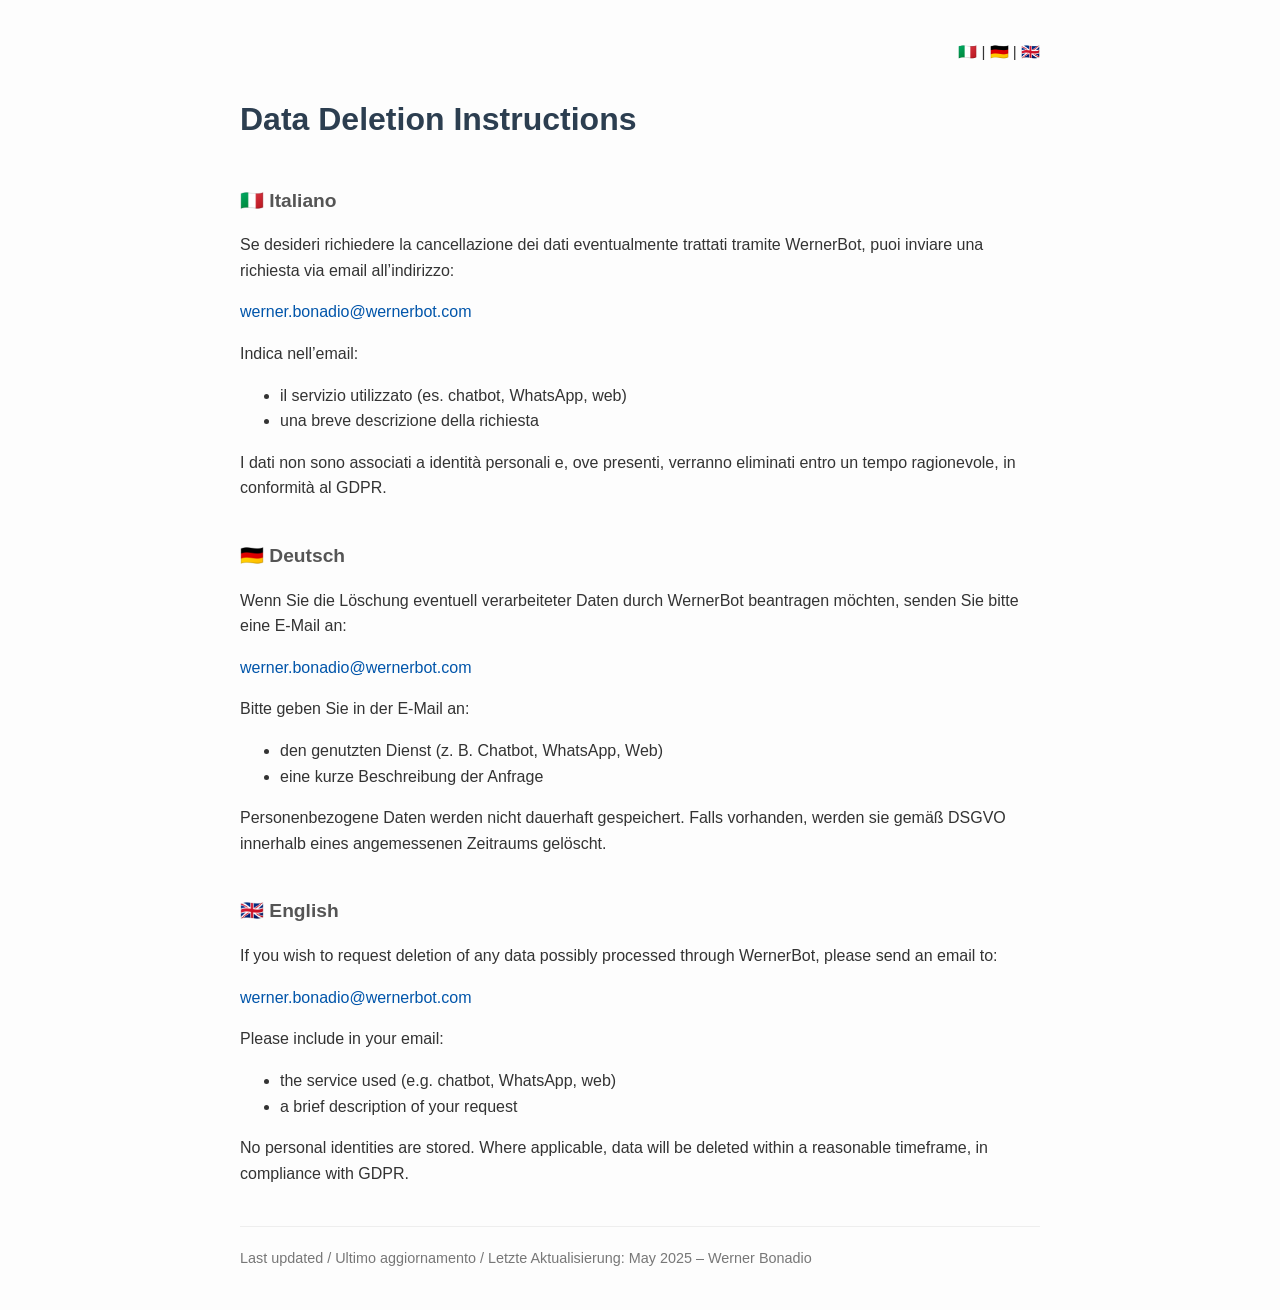
==== data-deletion.html @ 633e4121 "Add data deletion instructions page" ====
<!DOCTYPE html>
<html lang="it">
<head>
  <meta charset="UTF-8">
  <title>Data Deletion Instructions</title>
  <meta name="viewport" content="width=device-width, initial-scale=1">
  <style>
    body {
      font-family: 'Segoe UI', sans-serif;
      margin: 40px auto;
      padding: 0 20px;
      max-width: 800px;
      line-height: 1.6;
      color: #333;
      background-color: #fdfdfd;
    }
    h1, h2 {
      color: #2c3e50;
      margin-top: 30px;
    }
    a {
      color: #0055aa;
      text-decoration: none;
    }
    footer {
      margin-top: 40px;
      font-size: 0.9em;
      color: #777;
      border-top: 1px solid #eee;
      padding-top: 20px;
    }
    .lang {
      font-weight: bold;
      margin-top: 40px;
      font-size: 1.2em;
      color: #555;
    }
  </style>
</head>
<body>

<p style="text-align: right; font-size: 0.95em; margin-top: 10px;">
  <a href="#it">🇮🇹</a> |
  <a href="#de">🇩🇪</a> |
  <a href="#en">🇬🇧</a>
</p>

<h1>Data Deletion Instructions</h1>

<div class="lang" id="it">🇮🇹 Italiano</div>

<p>
Se desideri richiedere la cancellazione dei dati eventualmente trattati tramite WernerBot,
puoi inviare una richiesta via email all’indirizzo:
</p>

<p>
<a href="mailto:werner.bonadio@wernerbot.com">werner.bonadio@wernerbot.com</a>
</p>

<p>
Indica nell’email:
</p>
<ul>
  <li>il servizio utilizzato (es. chatbot, WhatsApp, web)</li>
  <li>una breve descrizione della richiesta</li>
</ul>

<p>
I dati non sono associati a identità personali e, ove presenti, verranno eliminati entro un tempo ragionevole,
in conformità al GDPR.
</p>

<div class="lang" id="de">🇩🇪 Deutsch</div>

<p>
Wenn Sie die Löschung eventuell verarbeiteter Daten durch WernerBot beantragen möchten,
senden Sie bitte eine E-Mail an:
</p>

<p>
<a href="mailto:werner.bonadio@wernerbot.com">werner.bonadio@wernerbot.com</a>
</p>

<p>
Bitte geben Sie in der E-Mail an:
</p>
<ul>
  <li>den genutzten Dienst (z. B. Chatbot, WhatsApp, Web)</li>
  <li>eine kurze Beschreibung der Anfrage</li>
</ul>

<p>
Personenbezogene Daten werden nicht dauerhaft gespeichert. Falls vorhanden, werden sie
gemäß DSGVO innerhalb eines angemessenen Zeitraums gelöscht.
</p>

<div class="lang" id="en">🇬🇧 English</div>

<p>
If you wish to request deletion of any data possibly processed through WernerBot,
please send an email to:
</p>

<p>
<a href="mailto:werner.bonadio@wernerbot.com">werner.bonadio@wernerbot.com</a>
</p>

<p>
Please include in your email:
</p>
<ul>
  <li>the service used (e.g. chatbot, WhatsApp, web)</li>
  <li>a brief description of your request</li>
</ul>

<p>
No personal identities are stored. Where applicable, data will be deleted within a reasonable timeframe,
in compliance with GDPR.
</p>

<footer>
Last updated / Ultimo aggiornamento / Letzte Aktualisierung: May 2025 – Werner Bonadio
</footer>

</body>
</html>
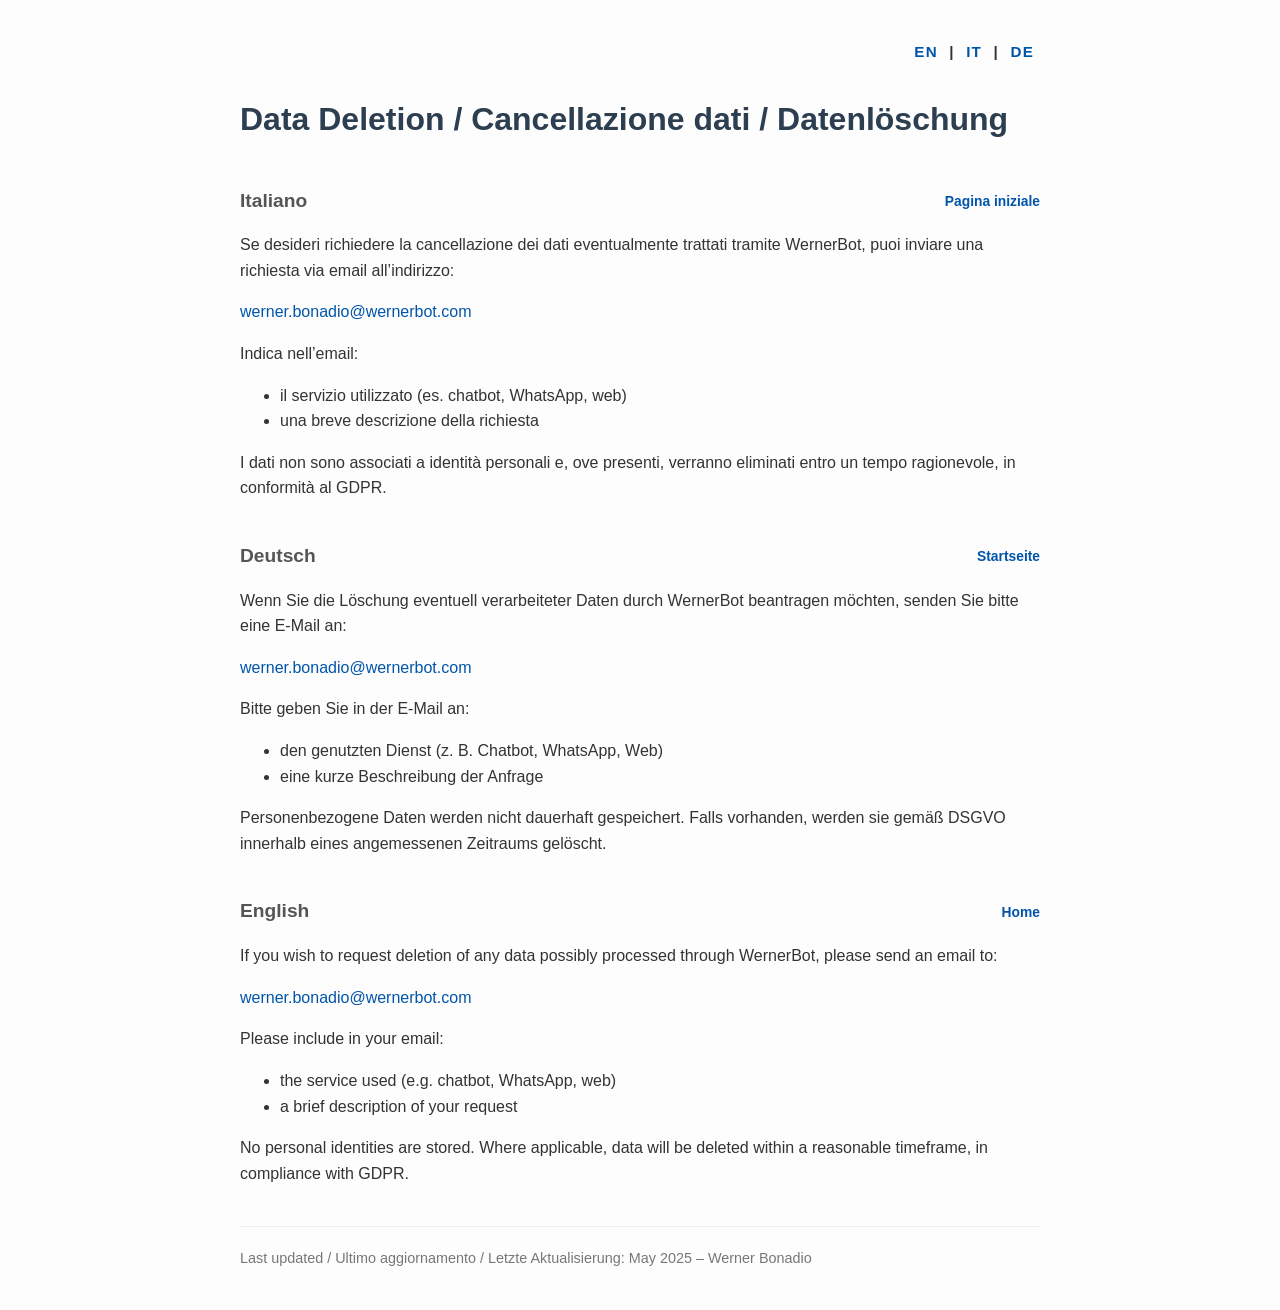
==== commit cf3de64d: "Add multilingual website support" ====
--- a/data-deletion.html
+++ b/data-deletion.html
@@ -2,8 +2,17 @@
 <html lang="it">
 <head>
   <meta charset="UTF-8">
-  <title>Data Deletion Instructions</title>
+  <title>Data Deletion / Cancellazione dati / Datenlöschung — WernerBot</title>
   <meta name="viewport" content="width=device-width, initial-scale=1">
+  <meta name="description" content="WernerBot data-deletion instructions in English, Italian and German.">
+  <meta name="robots" content="index, follow">
+  <link rel="canonical" href="https://www.wernerbot.com/data-deletion.html">
+  <link rel="icon" href="/wb_favicon-32x32.png" sizes="32x32" type="image/png">
+  <meta property="og:title" content="WernerBot Data Deletion Instructions">
+  <meta property="og:description" content="Data-deletion instructions in English, Italian and German.">
+  <meta property="og:type" content="article">
+  <meta property="og:url" content="https://www.wernerbot.com/data-deletion.html">
+  <meta property="og:image" content="https://www.wernerbot.com/wb_og.png">
   <style>
     body {
       font-family: 'Segoe UI', sans-serif;
@@ -34,20 +43,35 @@
       margin-top: 40px;
       font-size: 1.2em;
       color: #555;
+      display: flex;
+      align-items: center;
+      justify-content: space-between;
+      gap: 20px;
     }
+    .language-switcher {
+      text-align: right;
+      font-size: 0.95em;
+      margin-top: 10px;
+      font-weight: 700;
+      letter-spacing: 0.08em;
+    }
+    .language-switcher a { padding: 6px; }
+    section[lang] { scroll-margin-top: 20px; }
+    .home-link { font-size: 0.72em; font-weight: 600; }
   </style>
 </head>
 <body>
 
-<p style="text-align: right; font-size: 0.95em; margin-top: 10px;">
-  <a href="#it">🇮🇹</a> |
-  <a href="#de">🇩🇪</a> |
-  <a href="#en">🇬🇧</a>
+<p class="language-switcher" aria-label="Language selector">
+  <a href="#en" lang="en">EN</a> |
+  <a href="#it" lang="it">IT</a> |
+  <a href="#de" lang="de">DE</a>
 </p>
 
-<h1>Data Deletion Instructions</h1>
+<h1>Data Deletion / Cancellazione dati / Datenlöschung</h1>
 
-<div class="lang" id="it">🇮🇹 Italiano</div>
+<section id="it" lang="it">
+<div class="lang"><span>Italiano</span><a class="home-link" href="/it/">Pagina iniziale</a></div>
 
 <p>
 Se desideri richiedere la cancellazione dei dati eventualmente trattati tramite WernerBot,
@@ -71,7 +95,10 @@
 in conformità al GDPR.
 </p>
 
-<div class="lang" id="de">🇩🇪 Deutsch</div>
+</section>
+
+<section id="de" lang="de">
+<div class="lang"><span>Deutsch</span><a class="home-link" href="/de/">Startseite</a></div>
 
 <p>
 Wenn Sie die Löschung eventuell verarbeiteter Daten durch WernerBot beantragen möchten,
@@ -95,7 +122,10 @@
 gemäß DSGVO innerhalb eines angemessenen Zeitraums gelöscht.
 </p>
 
-<div class="lang" id="en">🇬🇧 English</div>
+</section>
+
+<section id="en" lang="en">
+<div class="lang"><span>English</span><a class="home-link" href="/">Home</a></div>
 
 <p>
 If you wish to request deletion of any data possibly processed through WernerBot,
@@ -119,6 +149,8 @@
 in compliance with GDPR.
 </p>
 
+</section>
+
 <footer>
 Last updated / Ultimo aggiornamento / Letzte Aktualisierung: May 2025 – Werner Bonadio
 </footer>
